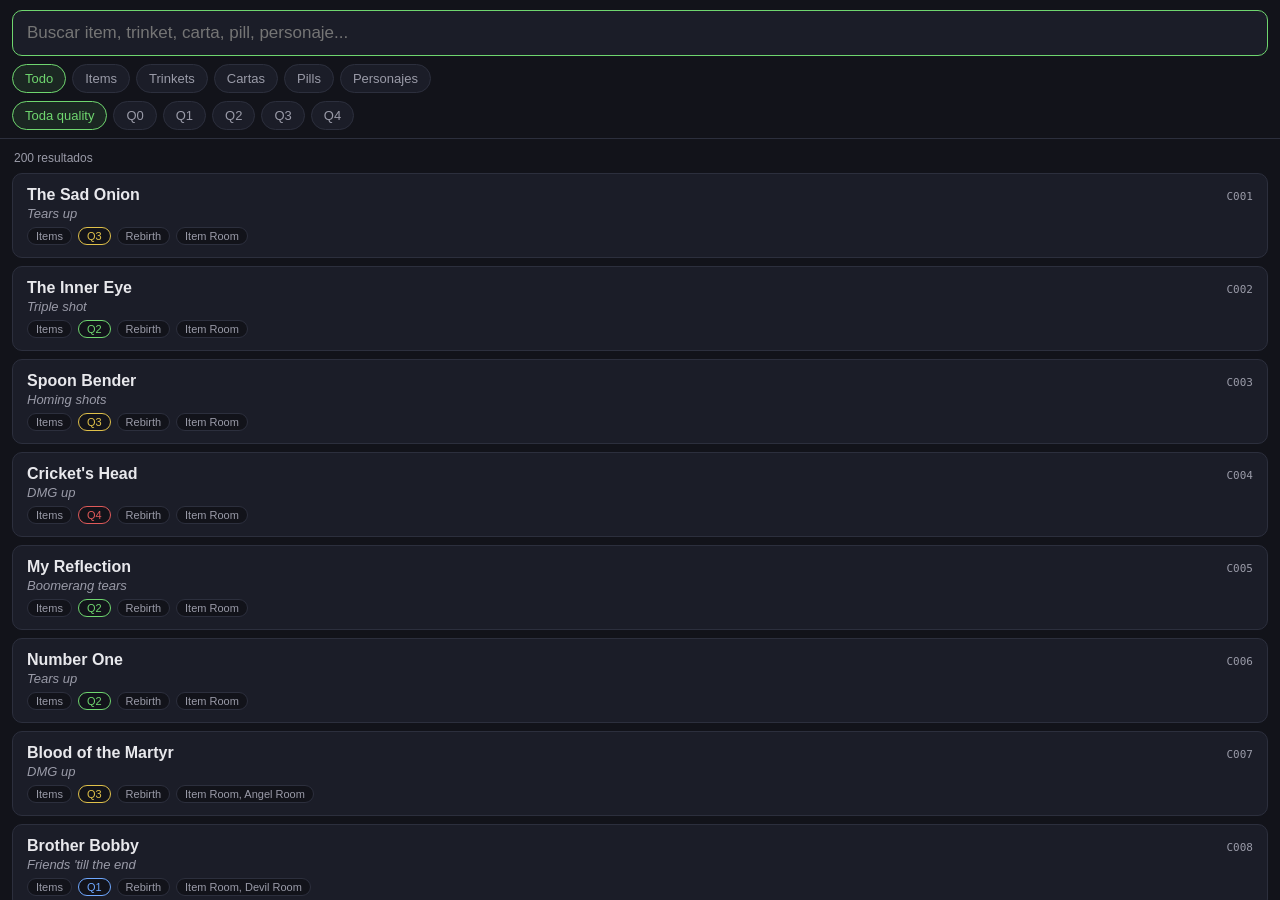
==== tboi/app/index.html @ 777f7c62 "Add TBOI companion app (search + filters + synergies) Static HTML/JS, no build step. Single search b" ====
<!doctype html>
<html lang="es">
<head>
<meta charset="utf-8">
<meta name="viewport" content="width=device-width, initial-scale=1, maximum-scale=1, user-scalable=no">
<title>TBOI Companion</title>
<link rel="stylesheet" href="style.css">
</head>
<body>

<header id="top">
  <input id="search" type="text" placeholder="Buscar item, trinket, carta, pill, personaje..." autocomplete="off" autofocus>
  <div id="categories" class="chips"></div>
  <div id="qualities" class="chips"></div>
</header>

<main id="results"></main>

<div id="empty" class="empty hidden">Sin resultados.</div>
<div id="loading" class="empty">Cargando datos...</div>

<script src="app.js"></script>
</body>
</html>
---- tboi/app/style.css ----
:root {
  --bg: #12131a;
  --bg-alt: #1b1d28;
  --border: #2c2f3d;
  --text: #e8e8ec;
  --text-dim: #9a9ba8;
  --accent: #6fd66f;
  --q0: #7a7a7a;
  --q1: #6fa8ff;
  --q2: #6fd66f;
  --q3: #e0c14a;
  --q4: #e05a5a;
}

* { box-sizing: border-box; }

html, body {
  margin: 0;
  padding: 0;
  background: var(--bg);
  color: var(--text);
  font-family: -apple-system, BlinkMacSystemFont, "Segoe UI", Roboto, sans-serif;
  height: 100%;
}

body {
  display: flex;
  flex-direction: column;
}

header#top {
  position: sticky;
  top: 0;
  z-index: 10;
  background: var(--bg);
  border-bottom: 1px solid var(--border);
  padding: 10px 12px 8px;
}

#search {
  width: 100%;
  font-size: 17px;
  padding: 12px 14px;
  border-radius: 10px;
  border: 1px solid var(--border);
  background: var(--bg-alt);
  color: var(--text);
  outline: none;
}

#search:focus {
  border-color: var(--accent);
}

.chips {
  display: flex;
  gap: 6px;
  overflow-x: auto;
  padding-top: 8px;
  -webkit-overflow-scrolling: touch;
}

.chips::-webkit-scrollbar { display: none; }

.chip {
  flex: 0 0 auto;
  padding: 6px 12px;
  border-radius: 999px;
  border: 1px solid var(--border);
  background: var(--bg-alt);
  color: var(--text-dim);
  font-size: 13px;
  white-space: nowrap;
  cursor: pointer;
  user-select: none;
}

.chip.active {
  border-color: var(--accent);
  color: var(--accent);
  background: rgba(111, 214, 111, 0.1);
}

#qualities.hidden, #categories.hidden { display: none; }

main#results {
  flex: 1;
  overflow-y: auto;
  padding: 8px 12px 40px;
}

.card {
  border: 1px solid var(--border);
  background: var(--bg-alt);
  border-radius: 10px;
  padding: 12px 14px;
  margin-bottom: 8px;
}

.card-head {
  display: flex;
  align-items: baseline;
  justify-content: space-between;
  gap: 8px;
  cursor: pointer;
}

.card-title {
  font-size: 16px;
  font-weight: 600;
}

.card-code {
  font-size: 11px;
  color: var(--text-dim);
  font-family: monospace;
}

.card-quote {
  font-size: 13px;
  color: var(--text-dim);
  font-style: italic;
  margin-top: 2px;
}

.badges {
  display: flex;
  gap: 6px;
  margin-top: 6px;
  flex-wrap: wrap;
}

.badge {
  font-size: 11px;
  padding: 2px 8px;
  border-radius: 999px;
  background: var(--bg);
  border: 1px solid var(--border);
  color: var(--text-dim);
}

.badge.quality-0 { color: var(--q0); border-color: var(--q0); }
.badge.quality-1 { color: var(--q1); border-color: var(--q1); }
.badge.quality-2 { color: var(--q2); border-color: var(--q2); }
.badge.quality-3 { color: var(--q3); border-color: var(--q3); }
.badge.quality-4 { color: var(--q4); border-color: var(--q4); }

.card-detail {
  display: none;
  margin-top: 10px;
  padding-top: 10px;
  border-top: 1px solid var(--border);
  font-size: 14px;
  line-height: 1.5;
  color: var(--text);
}

.card.expanded .card-detail { display: block; }

.detail-label {
  color: var(--text-dim);
  font-size: 12px;
  text-transform: uppercase;
  letter-spacing: 0.03em;
  margin-top: 8px;
}

.synergy-item {
  margin-top: 6px;
  padding: 8px 10px;
  background: var(--bg);
  border-radius: 8px;
  border: 1px solid var(--border);
}

.synergy-partner {
  font-weight: 600;
  color: var(--accent);
  font-size: 13px;
}

.empty {
  text-align: center;
  color: var(--text-dim);
  padding: 40px 20px;
}

.empty.hidden { display: none; }

.result-count {
  color: var(--text-dim);
  font-size: 12px;
  padding: 4px 2px 8px;
}
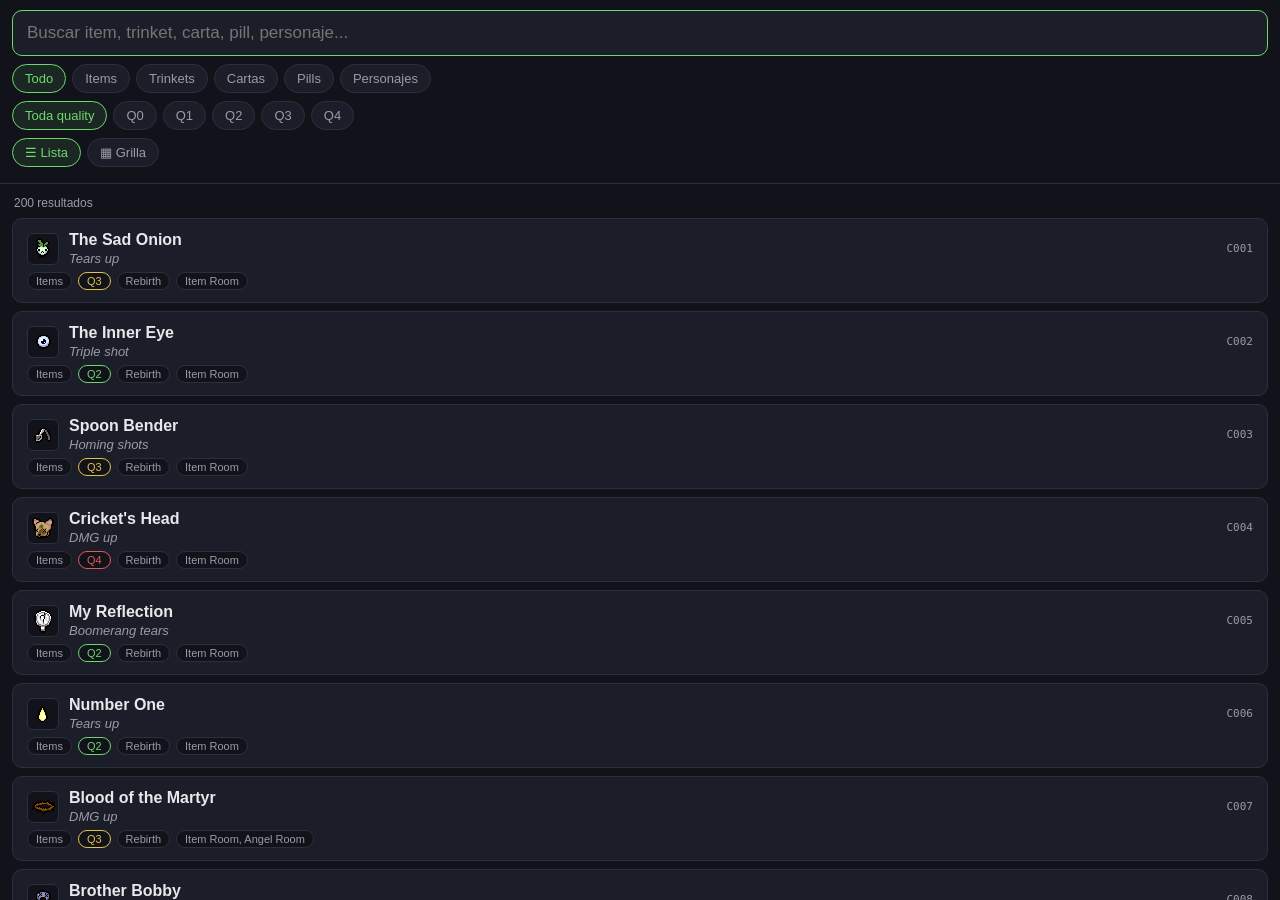
==== commit 5f364d91: "Add grid view with sort and quality sections Toggle between list and grid (icon-only, tboi.com style" ====
--- a/tboi/app/index.html
+++ b/tboi/app/index.html
@@ -12,7 +12,11 @@
   <input id="search" type="text" placeholder="Buscar item, trinket, carta, pill, personaje..." autocomplete="off" autofocus>
   <div id="categories" class="chips"></div>
   <div id="qualities" class="chips"></div>
+  <div id="viewControls" class="chips"></div>
+  <div id="sortControls" class="chips"></div>
 </header>
+
+<div id="detailPanel" class="detail-panel hidden"></div>
 
 <main id="results"></main>
 
--- a/tboi/app/style.css
+++ b/tboi/app/style.css
@@ -99,10 +99,29 @@
 
 .card-head {
   display: flex;
-  align-items: baseline;
+  align-items: center;
   justify-content: space-between;
-  gap: 8px;
+  gap: 10px;
   cursor: pointer;
+}
+
+.card-head-text {
+  flex: 1;
+  min-width: 0;
+}
+
+.card-icon {
+  width: 32px;
+  height: 32px;
+  flex: 0 0 auto;
+  image-rendering: pixelated;
+  background: var(--bg);
+  border-radius: 6px;
+  border: 1px solid var(--border);
+}
+
+.card-icon-placeholder {
+  opacity: 0.3;
 }
 
 .card-title {
@@ -173,6 +192,20 @@
   border: 1px solid var(--border);
 }
 
+.synergy-partner-row {
+  display: flex;
+  align-items: center;
+  gap: 6px;
+  margin-bottom: 4px;
+}
+
+.synergy-icon {
+  width: 20px;
+  height: 20px;
+  image-rendering: pixelated;
+  flex: 0 0 auto;
+}
+
 .synergy-partner {
   font-weight: 600;
   color: var(--accent);
@@ -192,3 +225,82 @@
   font-size: 12px;
   padding: 4px 2px 8px;
 }
+
+/* Grid view */
+
+.grid-section-label {
+  color: var(--text-dim);
+  font-size: 12px;
+  text-transform: uppercase;
+  letter-spacing: 0.03em;
+  margin: 14px 2px 6px;
+}
+
+.tile-grid {
+  display: flex;
+  flex-wrap: wrap;
+  gap: 6px;
+}
+
+.tile {
+  width: 44px;
+  height: 44px;
+  border-radius: 8px;
+  border: 1px solid var(--border);
+  background: var(--bg-alt);
+  display: flex;
+  align-items: center;
+  justify-content: center;
+  cursor: pointer;
+}
+
+.tile.selected {
+  border-color: var(--accent);
+  box-shadow: 0 0 0 1px var(--accent);
+}
+
+.tile-icon {
+  width: 32px;
+  height: 32px;
+  image-rendering: pixelated;
+}
+
+/* Detail panel (grid mode) */
+
+.detail-panel {
+  position: sticky;
+  top: 0;
+  z-index: 9;
+  background: var(--bg-alt);
+  border-bottom: 2px solid var(--accent);
+  padding: 12px 14px;
+  max-height: 45vh;
+  overflow-y: auto;
+}
+
+.detail-panel.hidden { display: none; }
+
+.detail-panel-head {
+  display: flex;
+  align-items: center;
+  gap: 10px;
+}
+
+.detail-close {
+  background: none;
+  border: 1px solid var(--border);
+  color: var(--text-dim);
+  border-radius: 8px;
+  width: 28px;
+  height: 28px;
+  font-size: 14px;
+  cursor: pointer;
+  flex: 0 0 auto;
+}
+
+.expanded-always {
+  display: block !important;
+  border-top: none !important;
+  margin-top: 8px !important;
+  padding-top: 8px !important;
+}
